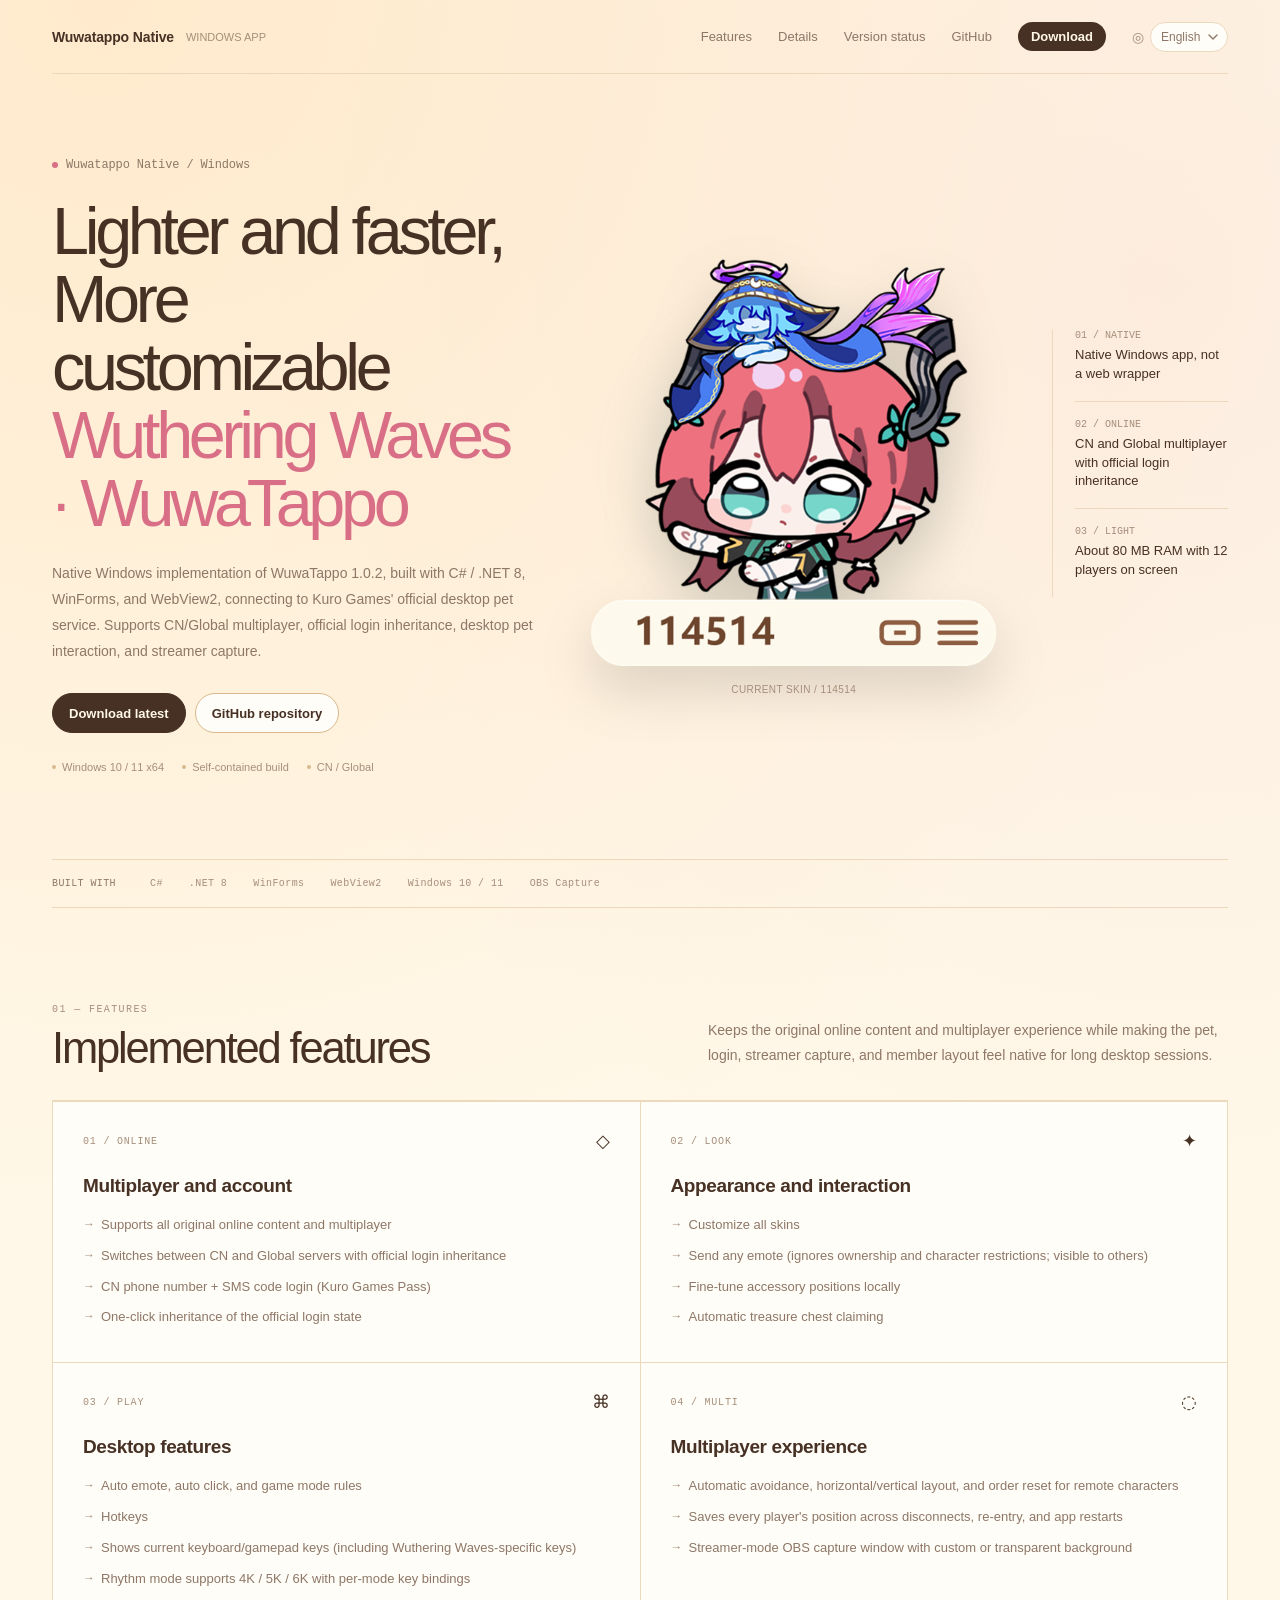
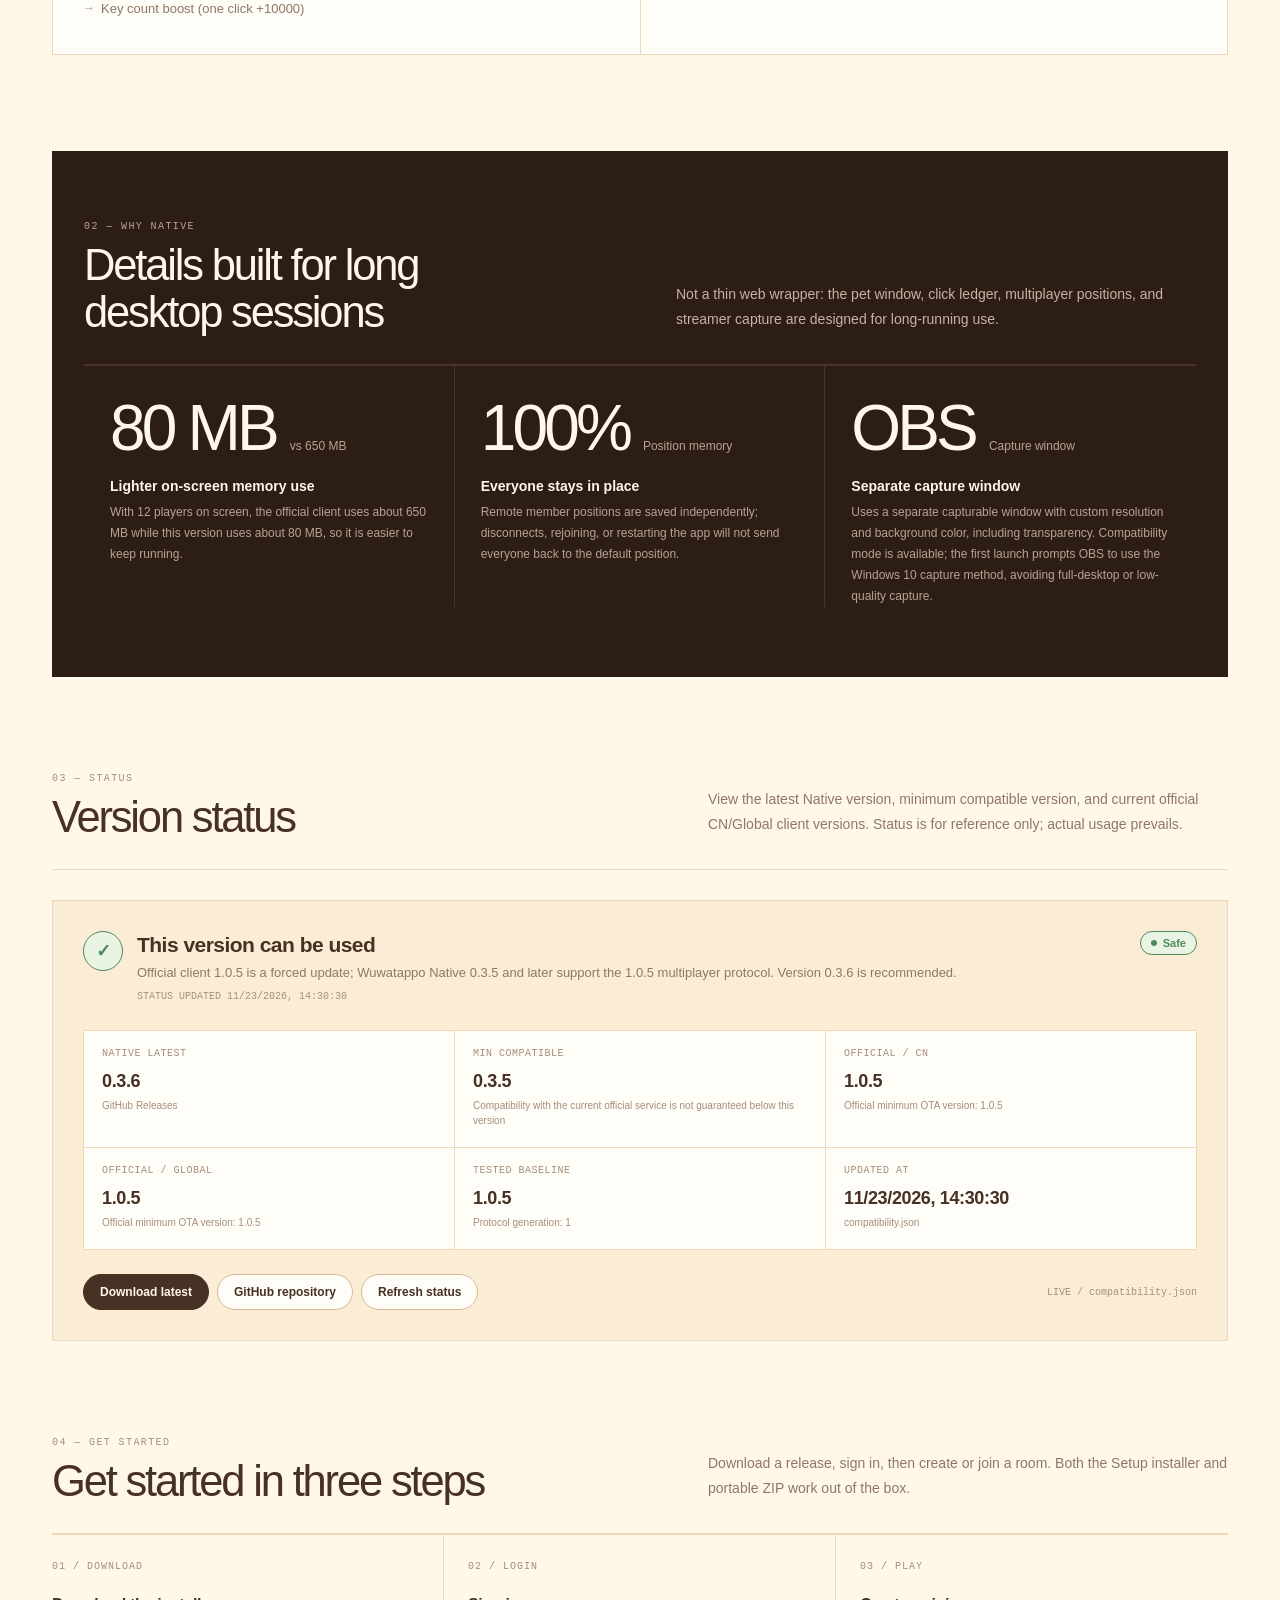
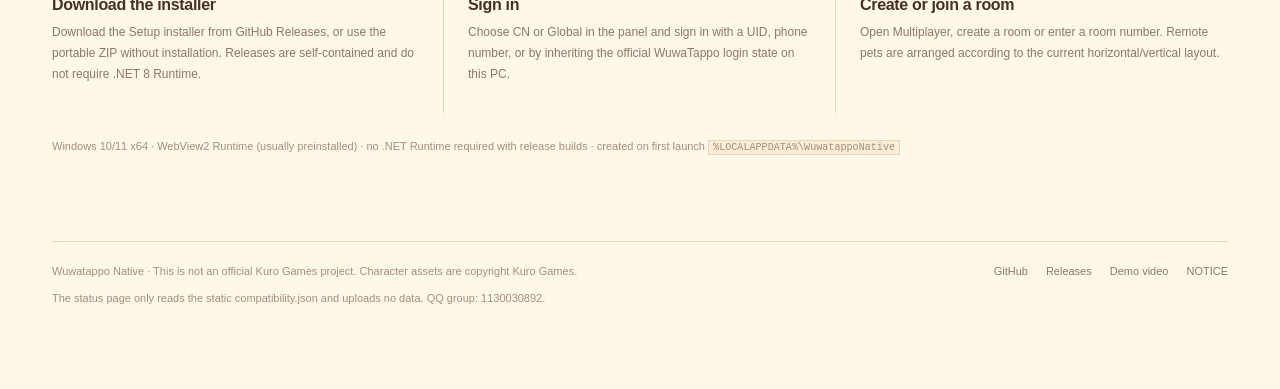
==== docs/index.html @ 0f17e9a9 "状态页支持中英日多语言" ====
<!doctype html>
<html lang="zh-CN">
<head>
  <meta charset="utf-8" />
  <meta name="viewport" content="width=device-width, initial-scale=1" />
  <meta name="description" content="Wuwatappo Native：WuwaTappo 的 Windows 原生实现，支持国服/国际服联机、官方登录继承、桌宠互动和 OBS 绿幕采集，提供中文 / English / 日本語 界面。" />
  <meta name="keywords" content="WuwaTappo, Wuwatappo Native, 鸣潮桌宠, 鸣潮 WuwaTappo, 鸣潮辅助工具, 国际服桌宠, 国服桌宠, 鸣潮联机, Wuthering Waves desktop pet, Wuthering Waves companion, Wuthering Waves multiplayer, 鳴潮 デスクトップペット, 鳴潮 マルチプレイ, OBS 桌面采集, Windows 桌宠" />
  <meta name="robots" content="index,follow" />
  <meta property="og:type" content="website" />
  <meta property="og:title" content="Wuwatappo Native · Windows 原生桌宠" />
  <meta property="og:description" content="WuwaTappo 的 Windows 原生实现，支持国服/国际服联机、官方登录继承、桌宠互动和 OBS 采集。" />
  <meta property="og:url" content="https://code.danieluu.top/WuwaTappoNative/" />
  <meta property="og:image" content="https://code.danieluu.top/WuwaTappoNative/assets/pet-hero-1.png" />
  <meta property="og:locale" content="zh_CN" />
  <meta property="og:locale:alternate" content="en_US" />
  <meta property="og:locale:alternate" content="ja_JP" />
  <meta name="twitter:card" content="summary_large_image" />
  <link rel="canonical" href="https://code.danieluu.top/WuwaTappoNative/" />
  <link rel="icon" type="image/png" href="assets/pet-hero-1.png" />
  <link rel="alternate" hreflang="zh-CN" href="https://code.danieluu.top/WuwaTappoNative/?lang=zh" />
  <link rel="alternate" hreflang="en" href="https://code.danieluu.top/WuwaTappoNative/?lang=en" />
  <link rel="alternate" hreflang="ja" href="https://code.danieluu.top/WuwaTappoNative/?lang=ja" />
  <link rel="alternate" hreflang="x-default" href="https://code.danieluu.top/WuwaTappoNative/" />
  <meta name="theme-color" content="#fff8e9" />
  <title>Wuwatappo Native · Windows 原生桌宠</title>
  <script type="application/ld+json">
    {
      "@context": "https://schema.org",
      "@type": "SoftwareApplication",
      "name": "Wuwatappo Native",
      "alternateName": "WuwaTappo Native",
      "applicationCategory": "UtilitiesApplication",
      "operatingSystem": "Windows 10, Windows 11",
      "inLanguage": ["zh-CN", "en", "ja"],
      "description": "WuwaTappo 的 Windows 原生实现，支持国服/国际服联机、官方登录继承、桌宠互动和 OBS 采集。",
      "downloadUrl": "https://github.com/DanielToyama/WuwaTappoNative/releases/latest",
      "offers": { "@type": "Offer", "price": "0", "priceCurrency": "CNY" }
    }
  </script>
  <script>
    (() => {
      const key = 'wuwatappo_docs_locale_v1';
      const normalize = value => {
        const v = String(value || '').toLowerCase();
        if (v.startsWith('zh')) return 'zh';
        if (v.startsWith('ja') || v.startsWith('jp')) return 'ja';
        if (v.startsWith('en')) return 'en';
        return '';
      };
      try {
        const params = new URLSearchParams(location.search);
        const candidates = [params.get('lang'), localStorage.getItem(key),
          ...(navigator.languages || [navigator.language || ''])];
        const locale = candidates.map(normalize).find(Boolean) || 'zh';
        window.__docsLocale = locale;
        document.documentElement.lang = locale === 'zh' ? 'zh-CN' : locale;
        document.documentElement.dataset.locale = locale;
      } catch {
        window.__docsLocale = 'zh';
      }
    })();
  </script>
  <style>
    :root {
      --bg: #fff8e9;
      --bg-soft: #fbedd5;
      --panel: #fffdf7;
      --ink: #473024;
      --muted: #8e7767;
      --faint: #a68e7b;
      --line: #ecd8bb;
      --line-strong: #d9b98d;
      --accent: #d96f86;
      --teal: #4c978d;
      --gold: #c9923f;
      --gold-soft: #fff0cf;
      --dark: #2c1d15;
      --safe: #4f8a5b;
      --safe-bg: #eaf4e4;
      --warn: #b7792f;
      --warn-bg: #fff1d6;
      --danger: #b34a3f;
      --danger-bg: #ffe8e2;
      --maint: #5d7f9c;
      --maint-bg: #e8f1f7;
      --mono: "SFMono-Regular", Consolas, "Liberation Mono", Menlo, monospace;
    }
    * { box-sizing: border-box; }
    html { scroll-behavior: smooth; }
    body {
      margin: 0; min-height: 100vh;
      background:
        radial-gradient(circle at 8% 0%, rgba(255, 222, 180, .55), transparent 34%),
        radial-gradient(circle at 92% 8%, rgba(217, 111, 134, .08), transparent 28%),
        var(--bg);
      color: var(--ink);
      font-family: "Segoe UI", "PingFang SC", "Microsoft YaHei", "Helvetica Neue", Arial, sans-serif;
      -webkit-font-smoothing: antialiased;
    }
    a { color: inherit; }
    .site { width: min(1240px, 100%); margin: 0 auto; padding: 0 32px 80px; }

    /* ---------- header ---------- */
    .topbar {
      height: 74px; display: flex; align-items: center; gap: 26px;
      border-bottom: 1px solid var(--line);
    }
    .brand { display: flex; align-items: center; gap: 10px; text-decoration: none; }
    .brand-name { font-size: 14px; font-weight: 650; letter-spacing: -.01em; }
    .brand-sub { font-size: 11px; color: var(--faint); margin-left: 2px; }
    .nav { display: flex; align-items: center; gap: 26px; margin-left: auto; font-size: 13px; color: var(--muted); }
    .nav a { text-decoration: none; transition: color .15s; }
    .nav a:hover { color: var(--ink); }
    .nav .nav-download {
      padding: 7px 13px; border-radius: 999px;
      color: var(--bg); background: var(--ink); font-weight: 600;
    }
    .nav .nav-download:hover { background: #5f4231; color: var(--bg); }
    .lang-switch {
      display: flex; align-items: center; gap: 6px; flex: none;
      color: var(--faint); font-size: 12px;
    }
    .lang-switch .lang-icon { font-size: 14px; line-height: 1; }
    .lang-switch select {
      appearance: none; -webkit-appearance: none;
      border: 1px solid var(--line); border-radius: 999px;
      background: var(--panel); color: var(--muted);
      font: inherit; font-size: 12px; padding: 7px 26px 7px 10px;
      cursor: pointer; outline: none;
      background-image: url("data:image/svg+xml,%3Csvg xmlns='http://www.w3.org/2000/svg' width='10' height='6' viewBox='0 0 10 6'%3E%3Cpath d='M1 1l4 4 4-4' fill='none' stroke='%238e7767' stroke-width='1.4' stroke-linecap='round' stroke-linejoin='round'/%3E%3C/svg%3E");
      background-repeat: no-repeat; background-position: right 9px center;
      transition: border-color .15s, background-color .15s;
    }
    .lang-switch select:hover { border-color: var(--line-strong); background-color: var(--gold-soft); }
    .lang-switch select:focus-visible { border-color: var(--accent); box-shadow: 0 0 0 3px rgba(217, 111, 134, .14); }

    /* ---------- hero ---------- */
    .hero {
      display: grid;
      grid-template-columns: minmax(0, 1.02fr) minmax(360px, .98fr) 176px;
      gap: 26px; align-items: center;
      min-height: 650px; padding: 72px 0 78px;
      border-bottom: 1px solid var(--line);
    }
    .hero-copy { padding: 8px 0; }
    .hero-kicker {
      display: inline-flex; align-items: center; gap: 8px;
      color: var(--muted); font-size: 12px; margin-bottom: 26px;
      font-family: var(--mono); letter-spacing: -.01em;
    }
    .hero-kicker .dot { width: 6px; height: 6px; border-radius: 50%; background: var(--accent); }
    .hero h1 {
      margin: 0; color: var(--ink);
      font-size: clamp(42px, 5.2vw, 72px);
      font-weight: 500; line-height: 1.02; letter-spacing: -.065em;
    }
    .hero h1 .line { display: block; }
    .hero h1 .accent { color: var(--accent); }
    .hero-lead {
      max-width: 540px; margin: 24px 0 0;
      color: var(--muted); font-size: 14px; line-height: 1.85;
    }
    .hero-actions { display: flex; flex-wrap: wrap; gap: 9px; margin-top: 28px; }
    .btn {
      display: inline-flex; align-items: center; justify-content: center; gap: 6px;
      min-height: 40px; padding: 0 16px; border-radius: 999px;
      border: 1px solid var(--line-strong); background: var(--panel);
      color: var(--ink); text-decoration: none; font-size: 13px; font-weight: 600;
      cursor: pointer; transition: background .15s, border-color .15s, transform .15s;
    }
    .btn:hover { border-color: #c9a271; background: var(--gold-soft, #fff0cf); transform: translateY(-1px); }
    .btn.primary { background: var(--ink); border-color: var(--ink); color: var(--bg); }
    .btn.primary:hover { background: #5f4231; border-color: #5f4231; }
    .hero-meta {
      display: flex; flex-wrap: wrap; gap: 8px 18px;
      margin-top: 28px; color: var(--faint); font-size: 11px;
    }
    .hero-meta span { display: inline-flex; align-items: center; gap: 6px; }
    .hero-meta span::before { content: ""; width: 4px; height: 4px; border-radius: 50%; background: var(--line-strong); }

    .hero-art { position: relative; display: flex; align-items: center; justify-content: center; min-height: 470px; }
    .hero-art::before {
      content: ""; position: absolute; width: 84%; aspect-ratio: 1; border-radius: 50%;
      background: radial-gradient(circle, rgba(217, 111, 134, .10), rgba(76, 151, 141, .06) 48%, transparent 70%);
      filter: blur(10px);
    }
    .hero-art .pet-frame {
      position: relative; z-index: 1; width: min(100%, 512px);
      filter: drop-shadow(0 24px 26px rgba(0, 0, 0, .13));
      animation: pet-float 5.2s ease-in-out infinite;
    }
    .hero-art .pet-frame img { display: block; width: 100%; height: auto; }
    .hero-art .pet-pat { position: absolute; inset: 0; opacity: 0; }
    .hero-art .pat-a { animation: pet-pat-a .62s steps(1, end) infinite; }
    .hero-art .pat-b { animation: pet-pat-b .62s steps(1, end) infinite; }
    @keyframes pet-pat-a { 0%, 49.9% { opacity: 1; } 50%, 100% { opacity: 0; } }
    @keyframes pet-pat-b { 0%, 49.9% { opacity: 0; } 50%, 100% { opacity: 1; } }
    @keyframes pet-float { 0%, 100% { transform: translateY(0); } 50% { transform: translateY(-7px); } }
    .art-caption {
      position: absolute; z-index: 2; bottom: 4px;
      color: var(--faint); font-size: 10px; letter-spacing: .04em;
    }

    .hero-side { border-left: 1px solid var(--line); padding-left: 22px; display: grid; gap: 0; }
    .side-item { padding: 17px 0; border-bottom: 1px solid var(--line); }
    .side-item:first-child { padding-top: 0; }
    .side-item:last-child { border-bottom: 0; }
    .side-label { display: block; color: var(--faint); font-family: var(--mono); font-size: 10px; margin-bottom: 5px; }
    .side-value { display: block; color: var(--ink); font-size: 13px; line-height: 1.45; }

    .tech-strip {
      display: flex; align-items: center; flex-wrap: wrap; gap: 12px 26px;
      padding: 18px 0; border-bottom: 1px solid var(--line);
      color: var(--faint); font-family: var(--mono); font-size: 10px; letter-spacing: .04em;
    }
    .tech-strip .tech-label { color: var(--muted); margin-right: 8px; }
    .tech-strip span:not(.tech-label) { white-space: nowrap; }

    /* ---------- sections ---------- */
    .section { padding-top: 96px; }
    .section-head {
      display: grid; grid-template-columns: minmax(0, .8fr) minmax(0, 1.2fr);
      gap: 40px; align-items: end;
      padding-bottom: 28px; border-bottom: 1px solid var(--line);
    }
    .section-kicker { color: var(--faint); font-family: var(--mono); font-size: 10px; letter-spacing: .14em; text-transform: uppercase; }
    .section-head h2 {
      margin: 10px 0 0; color: var(--ink);
      font-size: clamp(30px, 3.4vw, 45px); font-weight: 500; letter-spacing: -.05em; line-height: 1.08;
    }
    .section-head p { margin: 0 0 4px; color: var(--muted); font-size: 14px; line-height: 1.8; justify-self: end; max-width: 520px; }

    .feature-grid { display: grid; grid-template-columns: repeat(2, minmax(0, 1fr)); border-left: 1px solid var(--line); border-top: 1px solid var(--line); }
    .feature-card { padding: 30px 30px 34px; border-right: 1px solid var(--line); border-bottom: 1px solid var(--line); background: var(--panel); }
    .feature-top { display: flex; align-items: center; justify-content: space-between; margin-bottom: 25px; }
    .feature-no { color: var(--faint); font-family: var(--mono); font-size: 10px; letter-spacing: .08em; }
    .feature-glyph { color: var(--ink); font-size: 18px; line-height: 1; }
    .feature-card h3 { margin: 0 0 18px; color: var(--ink); font-size: 19px; font-weight: 600; letter-spacing: -.02em; }
    .check-list { margin: 0; padding: 0; list-style: none; display: grid; gap: 10px; }
    .check-list li { position: relative; padding-left: 18px; color: var(--muted); font-size: 13px; line-height: 1.6; }
    .check-list li::before { content: "→"; position: absolute; left: 0; top: 0; color: var(--faint); font-size: 12px; }

    .dark-band { margin-top: 96px; background: var(--dark); color: var(--bg); }
    .dark-band .site-inner { padding-top: 70px; padding-bottom: 70px; }
    .dark-band .section-head { border-color: #4b3428; }
    .dark-band .section-kicker { color: #b9a391; }
    .dark-band h2 { color: var(--bg); }
    .dark-band .section-head p { color: #c7b3a2; }
    .detail-grid { display: grid; grid-template-columns: repeat(3, minmax(0, 1fr)); border-top: 1px solid #4b3428; }
    .detail-card { padding: 30px 26px 0; border-right: 1px solid #4b3428; }
    .detail-card:last-child { border-right: 0; }
    .detail-number { color: var(--bg); font-size: clamp(42px, 5vw, 70px); font-weight: 500; letter-spacing: -.06em; line-height: 1; }
    .detail-number small { color: #b9a391; font-size: 12px; font-weight: 500; letter-spacing: 0; }
    .detail-card h3 { margin: 18px 0 8px; color: var(--bg); font-size: 14px; font-weight: 600; }
    .detail-card p { margin: 0; color: #b9a391; font-size: 12px; line-height: 1.75; }

    /* ---------- status ---------- */
    .status-panel { margin-top: 30px; padding: 30px; border: 1px solid var(--line); background: var(--bg-soft); }
    .status-head { display: flex; align-items: flex-start; gap: 14px; }
    .status-icon {
      width: 40px; height: 40px; flex: 0 0 40px; border-radius: 50%;
      display: grid; place-items: center; font-size: 18px; font-weight: 700;
      border: 1px solid currentColor;
    }
    .status-head.safe .status-icon { color: var(--safe); background: var(--safe-bg); }
    .status-head.warning .status-icon, .status-head.unknown .status-icon { color: var(--warn); background: var(--warn-bg); }
    .status-head.unsafe .status-icon { color: var(--danger); background: var(--danger-bg); }
    .status-head.maintenance .status-icon { color: var(--maint); background: var(--maint-bg); }
    .status-head h3 { margin: 2px 0 5px; font-size: 21px; font-weight: 550; letter-spacing: -.025em; color: var(--ink); }
    .status-message { margin: 0; color: var(--muted); font-size: 13px; line-height: 1.65; }
    .updated { margin-top: 7px; color: var(--faint); font-family: var(--mono); font-size: 10px; }
    .badge {
      margin-left: auto; display: inline-flex; align-items: center; gap: 6px;
      padding: 5px 10px; border-radius: 999px; font-size: 11px; font-weight: 600;
      white-space: nowrap; border: 1px solid currentColor;
    }
    .badge .dot { width: 6px; height: 6px; border-radius: 50%; background: currentColor; }
    .badge.safe { color: var(--safe); background: var(--safe-bg); }
    .badge.warning, .badge.unknown { color: var(--warn); background: var(--warn-bg); }
    .badge.unsafe { color: var(--danger); background: var(--danger-bg); }
    .badge.maintenance { color: var(--maint); background: var(--maint-bg); }
    .force { display: none; margin: 22px 0 0; padding: 10px 12px; border: 1px solid rgba(180,35,24,.35); background: var(--danger-bg); color: var(--danger); font-size: 12px; line-height: 1.6; }
    .force.show { display: block; }
    .status-grid { display: grid; grid-template-columns: repeat(3, minmax(0, 1fr)); margin-top: 28px; border-left: 1px solid var(--line); border-top: 1px solid var(--line); background: var(--panel); }
    .card { padding: 17px 18px 19px; border-right: 1px solid var(--line); border-bottom: 1px solid var(--line); }
    .card-label { color: var(--faint); font-family: var(--mono); font-size: 10px; letter-spacing: .05em; margin-bottom: 10px; }
    .card-value { color: var(--ink); font-size: 18px; font-weight: 550; letter-spacing: -.02em; line-height: 1.35; overflow-wrap: anywhere; }
    .card-note { margin-top: 5px; color: var(--faint); font-size: 10px; line-height: 1.5; }
    .status-actions { display: flex; flex-wrap: wrap; align-items: center; gap: 8px; margin-top: 24px; }
    .status-actions .btn { min-height: 36px; font-size: 12px; }
    .status-actions .muted { margin-left: auto; color: var(--faint); font-family: var(--mono); font-size: 10px; }

    /* ---------- steps / footer ---------- */
    .steps { display: grid; grid-template-columns: repeat(3, minmax(0, 1fr)); border-top: 1px solid var(--line); }
    .step { padding: 26px 24px 28px 0; border-right: 1px solid var(--line); }
    .step:last-child { border-right: 0; padding-right: 0; }
    .step:not(:first-child) { padding-left: 24px; }
    .step-no { color: var(--faint); font-family: var(--mono); font-size: 10px; letter-spacing: .1em; }
    .step h3 { margin: 24px 0 8px; font-size: 16px; font-weight: 600; letter-spacing: -.02em; }
    .step p { margin: 0; color: var(--muted); font-size: 12px; line-height: 1.75; }
    .requirements { margin: 24px 0 0; color: var(--faint); font-size: 11px; line-height: 1.8; }
    code { font-family: var(--mono); font-size: .92em; background: var(--bg-soft); border: 1px solid var(--line); padding: 1px 4px; }

    footer { margin-top: 84px; padding-top: 20px; border-top: 1px solid var(--line); color: var(--faint); font-size: 11px; line-height: 1.8; }
    footer .footer-row { display: flex; flex-wrap: wrap; gap: 8px 18px; align-items: center; }
    footer a { color: var(--muted); text-decoration: none; }
    footer a:hover { color: var(--ink); text-decoration: underline; }
    footer .footer-spacer { flex: 1; }

    @media (max-width: 1100px) {
      .hero { grid-template-columns: minmax(0, 1fr) minmax(320px, .92fr); min-height: 580px; }
      .hero-side { display: none; }
    }
    @media (max-width: 760px) {
      .site { padding: 0 20px 56px; }
      .topbar { height: 64px; }
      .brand-sub { display: none; }
      .nav { display: none; }
      .lang-switch { margin-left: auto; }
      .hero { grid-template-columns: 1fr; gap: 12px; min-height: auto; padding: 48px 0 48px; }
      .hero-copy { padding: 0; }
      .hero h1 { font-size: clamp(38px, 10vw, 54px); }
      .hero-lead { font-size: 13px; }
      .hero-art { min-height: 340px; margin-top: 10px; }
      .hero-art .pet-frame { width: min(100%, 360px); }
      .hero-art::before { width: 92%; }
      .tech-strip { gap: 9px 18px; padding: 15px 0; }
      .section { padding-top: 68px; }
      .section-head { grid-template-columns: 1fr; gap: 14px; }
      .section-head p { justify-self: start; }
      .feature-grid { grid-template-columns: 1fr; }
      .feature-card { padding: 24px 20px 27px; }
      .dark-band { margin-top: 68px; }
      .dark-band .site-inner { padding-top: 48px; padding-bottom: 48px; }
      .detail-grid { grid-template-columns: 1fr; }
      .detail-card { padding: 26px 0 0; border-right: 0; border-bottom: 1px solid #4b3428; }
      .detail-card:last-child { border-bottom: 0; padding-bottom: 0; }
      .status-panel { padding: 20px; }
      .status-head { flex-wrap: wrap; }
      .badge { margin-left: 0; }
      .status-grid { grid-template-columns: 1fr 1fr; }
      .status-actions .muted { width: 100%; margin-left: 0; }
      .steps { grid-template-columns: 1fr; }
      .step, .step:not(:first-child) { padding: 22px 0; border-right: 0; border-bottom: 1px solid var(--line); }
      .step:last-child { border-bottom: 0; padding-bottom: 0; }
      .step h3 { margin-top: 16px; }
    }
    @media (prefers-reduced-motion: reduce) {
      .hero-art .pet-frame { animation: none; }
      .hero-art .pat-a, .hero-art .pat-b { animation: none; }
    }
  </style>
</head>
<body>
  <div class="site">
    <header class="topbar">
      <a class="brand" href="#top" aria-label="Wuwatappo Native 首页" data-i18n-aria="nav.home">
        <span class="brand-name">Wuwatappo Native</span>
        <span class="brand-sub">WINDOWS APP</span>
      </a>
      <nav class="nav" aria-label="页面导航" data-i18n-aria="nav.label">
        <a href="#features" data-i18n="nav.features">功能</a>
        <a href="#details" data-i18n="nav.details">细节</a>
        <a href="#status" data-i18n="nav.status">版本状态</a>
        <a href="https://github.com/DanielToyama/WuwaTappoNative" target="_blank" rel="noreferrer">GitHub</a>
        <a class="nav-download" href="https://github.com/DanielToyama/WuwaTappoNative/releases/latest" target="_blank" rel="noreferrer" data-i18n="nav.download">下载</a>
      </nav>
      <label class="lang-switch">
        <span class="lang-icon" aria-hidden="true">◎</span>
        <select id="langSelect" aria-label="界面语言" data-i18n-aria="lang.label">
          <option value="zh">中文</option>
          <option value="en">English</option>
          <option value="ja">日本語</option>
        </select>
      </label>
    </header>

    <main id="top">
      <section class="hero">
        <div class="hero-copy">
          <div class="hero-kicker"><span class="dot"></span> Wuwatappo Native / Windows</div>
          <h1>
            <span class="line" data-i18n="hero.title1">更轻更快，</span>
            <span class="line" data-i18n="hero.title2">更多自定义的</span>
            <span class="line accent" data-i18n="hero.title3">鸣潮 WuwaTappo</span>
          </h1>
          <p class="hero-lead" data-i18n="hero.lead">
            WuwaTappo 1.0.2 的 Windows 原生实现。使用 C# / .NET 8、WinForms 和 WebView2 编写，连接库洛官方桌宠服务。
            支持国服与国际服联机、官方登录继承、桌宠互动和主播采集。
          </p>
          <div class="hero-actions">
            <a class="btn primary" href="https://github.com/DanielToyama/WuwaTappoNative/releases/latest" target="_blank" rel="noreferrer" data-i18n="hero.download">下载最新版</a>
            <a class="btn" href="https://github.com/DanielToyama/WuwaTappoNative" target="_blank" rel="noreferrer" data-i18n="hero.repo">GitHub 仓库</a>
          </div>
          <div class="hero-meta">
            <span data-i18n="hero.meta.os">Windows 10 / 11 x64</span>
            <span data-i18n="hero.meta.self">自包含发布</span>
            <span data-i18n="hero.meta.regions">国服 / 国际服</span>
          </div>
        </div>

        <div class="hero-art">
          <div class="pet-frame" role="img" aria-label="Wuwatappo Native 桌宠预览：粉色头发角色与奶油色底栏，计数为 114514" data-i18n-aria="hero.artAria">
            <img src="assets/pet-hero-1.png" alt="" />
            <img class="pet-pat pat-a" src="assets/pet-hero-2.png" alt="" aria-hidden="true" />
            <img class="pet-pat pat-b" src="assets/pet-hero-3.png" alt="" aria-hidden="true" />
          </div>
          <span class="art-caption">CURRENT SKIN / 114514</span>
        </div>

        <aside class="hero-side" aria-label="项目要点" data-i18n-aria="hero.sideAria">
          <div class="side-item">
            <span class="side-label">01 / NATIVE</span>
            <span class="side-value" data-i18n="hero.side1">原生 Windows 程序，不是网页套壳</span>
          </div>
          <div class="side-item">
            <span class="side-label">02 / ONLINE</span>
            <span class="side-value" data-i18n="hero.side2">国服与国际服联机，官方登录继承</span>
          </div>
          <div class="side-item">
            <span class="side-label">03 / LIGHT</span>
            <span class="side-value" data-i18n="hero.side3">12 人同屏约 80 MB 内存占用</span>
          </div>
        </aside>
      </section>

      <div class="tech-strip" aria-label="技术栈" data-i18n-aria="tech.aria">
        <span class="tech-label">BUILT WITH</span>
        <span>C#</span>
        <span>.NET 8</span>
        <span>WinForms</span>
        <span>WebView2</span>
        <span>Windows 10 / 11</span>
        <span>OBS Capture</span>
      </div>

      <section class="section" id="features">
        <div class="section-head">
          <div>
            <div class="section-kicker">01 — FEATURES</div>
            <h2 data-i18n="features.title">已经实现的功能</h2>
          </div>
          <p data-i18n="features.lead">保留原版在线内容和联机体验，同时把桌宠、登录、直播采集和多人排列做成了更适合桌面长期使用的原生版本。</p>
        </div>
        <div class="feature-grid">
          <article class="feature-card">
            <div class="feature-top"><span class="feature-no">01 / ONLINE</span><span class="feature-glyph">◇</span></div>
            <h3 data-i18n="features.c1.title">联机与账号</h3>
            <ul class="check-list">
              <li data-i18n="features.c1.i1">支持原版全部在线内容与联机</li>
              <li data-i18n="features.c1.i2">支持国服与国际服（Global）切换与官方登录继承</li>
              <li data-i18n="features.c1.i3">支持国服手机号 + 短信验证码登录（库洛通行证）</li>
              <li data-i18n="features.c1.i4">支持一键继承官方登录状态</li>
            </ul>
          </article>
          <article class="feature-card">
            <div class="feature-top"><span class="feature-no">02 / LOOK</span><span class="feature-glyph">✦</span></div>
            <h3 data-i18n="features.c2.title">外观与互动</h3>
            <ul class="check-list">
              <li data-i18n="features.c2.i1">支持自定义所有皮肤</li>
              <li data-i18n="features.c2.i2">支持发送任意表情（无视拥有状态、无视角色限制，他人可见）</li>
              <li data-i18n="features.c2.i3">支持本地微调头饰位置</li>
              <li data-i18n="features.c2.i4">支持自动领取宝箱</li>
            </ul>
          </article>
          <article class="feature-card">
            <div class="feature-top"><span class="feature-no">03 / PLAY</span><span class="feature-glyph">⌘</span></div>
            <h3 data-i18n="features.c3.title">桌面玩法</h3>
            <ul class="check-list">
              <li data-i18n="features.c3.i1">支持自动表情、自动敲击和游戏模式规则</li>
              <li data-i18n="features.c3.i2">支持快捷键</li>
              <li data-i18n="features.c3.i3">支持显示当前键盘/手柄键位（含鸣潮专属键位）</li>
              <li data-i18n="features.c3.i4">音游模式支持 4K / 5K / 6K，每个模式分别保存键位</li>
              <li data-i18n="features.c3.i5">支持刷 Key 数量（一键 +10000）</li>
            </ul>
          </article>
          <article class="feature-card">
            <div class="feature-top"><span class="feature-no">04 / MULTI</span><span class="feature-glyph">◌</span></div>
            <h3 data-i18n="features.c4.title">多人体验</h3>
            <ul class="check-list">
              <li data-i18n="features.c4.i1">支持联机角色自动避让、横向/纵向排列与重置排序</li>
              <li data-i18n="features.c4.i2">多人联机保存每一个人的位置，掉线、重进、重启软件都保持原位</li>
              <li data-i18n="features.c4.i3">支持主播模式 OBS 采集窗口，自定义背景色或透明背景</li>
            </ul>
          </article>
        </div>
      </section>

      <section class="dark-band" id="details">
        <div class="site-inner" style="width:min(1240px,100%);margin:0 auto;padding-left:32px;padding-right:32px">
          <div class="section-head">
            <div>
              <div class="section-kicker">02 — WHY NATIVE</div>
              <h2 data-i18n="details.title">为长时间挂桌面而做的细节</h2>
            </div>
            <p data-i18n="details.lead">不是简单套一层网页壳：桌宠窗口、点击账本、多人位置和直播采集都按长时间运行场景处理。</p>
          </div>
          <div class="detail-grid">
            <article class="detail-card">
              <div class="detail-number">80 MB <small data-i18n="details.d1.small">vs 650 MB</small></div>
              <h3 data-i18n="details.d1.title">更轻的同屏占用</h3>
              <p data-i18n="details.d1.body">12 人同屏场景下，官方版本约 650 MB，本版本约 80 MB，长时间挂着更安心。</p>
            </article>
            <article class="detail-card">
              <div class="detail-number">100% <small data-i18n="details.d2.small">位置记忆</small></div>
              <h3 data-i18n="details.d2.title">每个人都在原位</h3>
              <p data-i18n="details.d2.body">联机成员的位置独立保存；对方掉线、重新进房，或你重启软件，都不会把所有人打回默认位置。</p>
            </article>
            <article class="detail-card">
              <div class="detail-number">OBS <small data-i18n="details.d3.small">采集窗口</small></div>
              <h3 data-i18n="details.d3.title">独立采集窗口</h3>
              <p data-i18n="details.d3.body">使用独立可采集窗口，自定义采集分辨率和背景色，也可以使用透明背景；支持兼容模式回退，首次开启会提示 OBS 选择 Windows 10 采集方式，避免把整个桌面或低画质画面推给直播软件。</p>
            </article>
          </div>
        </div>
      </section>

      <section class="section" id="status">
        <div class="section-head">
          <div>
            <div class="section-kicker">03 — STATUS</div>
            <h2 data-i18n="status.title">版本状态</h2>
          </div>
          <p data-i18n="status.lead">查看 Native 最新版本、最低兼容版本，以及当前官方国服/国际服客户端版本。状态仅供参考，最终以实际使用情况为准。</p>
        </div>
        <div class="status-panel">
          <div class="status-head unknown" id="statusHead">
            <div class="status-icon" id="statusIcon">…</div>
            <div>
              <h3 id="statusTitle" data-i18n="status.loadingTitle">正在读取版本状态…</h3>
              <p class="status-message" id="statusMessage" data-i18n="status.loadingMessage">页面会请求 compatibility.json 获取最新状态。</p>
              <div class="updated" id="updatedAt">—</div>
            </div>
            <span class="badge unknown" id="statusBadge"><span class="dot"></span><span id="statusBadgeText" data-i18n="status.loadingBadge">读取中</span></span>
          </div>
          <div class="force" id="forceBox"></div>
          <div class="status-grid">
            <div class="card">
              <div class="card-label">NATIVE LATEST</div>
              <div class="card-value" id="nativeLatest">—</div>
              <div class="card-note" id="nativeLatestNote">GitHub Releases</div>
            </div>
            <div class="card">
              <div class="card-label">MIN COMPATIBLE</div>
              <div class="card-value" id="nativeMinSafe">—</div>
              <div class="card-note" data-i18n="status.nativeMinNote">低于此版本不保证兼容当前官方服务</div>
            </div>
            <div class="card">
              <div class="card-label">OFFICIAL / CN</div>
              <div class="card-value" id="officialCn">—</div>
              <div class="card-note" id="officialCnNote">—</div>
            </div>
            <div class="card">
              <div class="card-label">OFFICIAL / GLOBAL</div>
              <div class="card-value" id="officialGlobal">—</div>
              <div class="card-note" id="officialGlobalNote">—</div>
            </div>
            <div class="card">
              <div class="card-label">TESTED BASELINE</div>
              <div class="card-value" id="testedOfficial">—</div>
              <div class="card-note" id="protocolNote">—</div>
            </div>
            <div class="card">
              <div class="card-label">UPDATED AT</div>
              <div class="card-value" id="updatedShort">—</div>
              <div class="card-note" id="sourceNote">compatibility.json</div>
            </div>
          </div>
          <div class="status-actions">
            <a class="btn primary" href="https://github.com/DanielToyama/WuwaTappoNative/releases/latest" target="_blank" rel="noreferrer" data-i18n="status.download">下载最新版</a>
            <a class="btn" href="https://github.com/DanielToyama/WuwaTappoNative" target="_blank" rel="noreferrer" data-i18n="status.repo">GitHub 仓库</a>
            <button class="btn" id="refreshBtn" type="button" data-i18n="status.refresh">刷新状态</button>
            <span class="muted" id="fetchHint"></span>
          </div>
        </div>
      </section>

      <section class="section" id="start">
        <div class="section-head">
          <div>
            <div class="section-kicker">04 — GET STARTED</div>
            <h2 data-i18n="start.title">三步开始使用</h2>
          </div>
          <p data-i18n="start.lead">下载发布包，登录账号，然后创建或加入房间。Setup 安装版和 portable 绿色版都可以直接使用。</p>
        </div>
        <div class="steps">
          <article class="step">
            <div class="step-no">01 / DOWNLOAD</div>
            <h3 data-i18n="start.s1.title">下载安装包</h3>
            <p data-i18n="start.s1.body">从 GitHub Releases 下载 Setup 安装包；也可以使用 portable ZIP 解压即用。发布包自包含，不需要安装 .NET 8 Runtime。</p>
          </article>
          <article class="step">
            <div class="step-no">02 / LOGIN</div>
            <h3 data-i18n="start.s2.title">登录账号</h3>
            <p data-i18n="start.s2.body">在面板选择国服或国际服，使用 UID、手机号，或直接继承本机官方 WuwaTappo 的登录状态。</p>
          </article>
          <article class="step">
            <div class="step-no">03 / PLAY</div>
            <h3 data-i18n="start.s3.title">创建或加入房间</h3>
            <p data-i18n="start.s3.body">打开「联机」创建房间或输入房间号。联机桌宠会按当前横向/纵向排列方案自动就位。</p>
          </article>
        </div>
        <p class="requirements"><span data-i18n="start.requirements">Windows 10/11 x64 · WebView2 Runtime（通常已内置）· 发布包无需安装 .NET Runtime · 首次启动创建</span> <code>%LOCALAPPDATA%\WuwatappoNative</code></p>
      </section>
    </main>

    <footer>
      <div class="footer-row">
        <span data-i18n="footer.disclaimer">Wuwatappo Native · 本项目不是库洛官方项目，角色素材版权归库洛游戏所有。</span>
        <span class="footer-spacer"></span>
        <a href="https://github.com/DanielToyama/WuwaTappoNative" target="_blank" rel="noreferrer">GitHub</a>
        <a href="https://github.com/DanielToyama/WuwaTappoNative/releases" target="_blank" rel="noreferrer">Releases</a>
        <a href="https://www.bilibili.com/video/BV1nRxk6dERS/" target="_blank" rel="noreferrer" data-i18n="footer.demo">演示视频</a>
        <a href="https://github.com/DanielToyama/WuwaTappoNative/blob/main/NOTICE.md" target="_blank" rel="noreferrer">NOTICE</a>
      </div>
      <div class="footer-row" style="margin-top:7px">
        <span data-i18n="footer.note">状态页只读取静态 compatibility.json，不会上传任何数据。交流 QQ 群：1130030892。</span>
      </div>
    </footer>
  </div>

  <script src="i18n.js"></script>
  <script>
    (() => {
      const JSON_URL = './compatibility.json';
      const CACHE_KEY = 'wuwatappo_compat_cache_v1';
      const LOCALE_KEY = 'wuwatappo_docs_locale_v1';
      const messages = window.DOCS_I18N || {};
      const statusMap = {
        safe: { labelKey: 'status.safe.label', icon: '✓', titleKey: 'status.safe.title' },
        warning: { labelKey: 'status.warning.label', icon: '!', titleKey: 'status.warning.title' },
        unsafe: { labelKey: 'status.unsafe.label', icon: '×', titleKey: 'status.unsafe.title' },
        maintenance: { labelKey: 'status.maintenance.label', icon: '…', titleKey: 'status.maintenance.title' },
        unknown: { labelKey: 'status.unknown.label', icon: '?', titleKey: 'status.unknown.title' }
      };

      const $ = id => document.getElementById(id);
      const normalize = value => {
        const v = String(value || '').toLowerCase();
        if (v.startsWith('zh')) return 'zh';
        if (v.startsWith('ja') || v.startsWith('jp')) return 'ja';
        if (v.startsWith('en')) return 'en';
        return '';
      };
      const detectBrowserLocale = () => {
        const list = navigator.languages && navigator.languages.length
          ? navigator.languages : [navigator.language || ''];
        for (const item of list) {
          const found = normalize(item);
          if (found) return found;
        }
        return 'zh';
      };
      let locale = normalize(window.__docsLocale) || detectBrowserLocale();
      let lastData = null;
      let lastFromCache = false;

      const t = (key, vars) => {
        const dict = messages[locale] || messages.zh || {};
        let value = dict[key] ?? (messages.zh && messages.zh[key]) ?? key;
        if (vars) {
          for (const [name, replacement] of Object.entries(vars)) {
            value = value.replace(new RegExp('\\{' + name + '\\}', 'g'), String(replacement));
          }
        }
        return value;
      };
      const setMeta = (name, content, attribute = 'name') => {
        const el = document.querySelector(`meta[${attribute}="${name}"]`);
        if (el) el.setAttribute('content', content);
      };
      const applyMeta = () => {
        document.title = t('meta.title');
        setMeta('description', t('meta.description'));
        setMeta('keywords', t('meta.keywords'));
        setMeta('og:title', t('meta.title'), 'property');
        setMeta('og:description', t('meta.description'), 'property');
      };
      const applyStaticText = () => {
        document.querySelectorAll('[data-i18n]').forEach(el => {
          const key = el.dataset.i18n;
          const value = t(key);
          if (value !== key) el.textContent = value;
        });
        document.querySelectorAll('[data-i18n-aria]').forEach(el => {
          const key = el.dataset.i18nAria;
          const value = t(key);
          if (value !== key) el.setAttribute('aria-label', value);
        });
      };
      const text = (id, value) => {
        const el = $(id);
        if (el) el.textContent = value == null || value === '' ? '—' : String(value);
      };
      const dateLocale = () => locale === 'en' ? 'en-US' : locale === 'ja' ? 'ja-JP' : 'zh-CN';
      const fmt = s => {
        if (!s) return '—';
        const d = new Date(s);
        return Number.isNaN(d.getTime()) ? String(s) : d.toLocaleString(dateLocale(), { hour12: false });
      };
      const statusOf = s => statusMap[String(s || '').toLowerCase()] ? String(s).toLowerCase() : 'unknown';
      const localizedMessage = data => {
        const key = locale === 'en' ? 'messageEn' : locale === 'ja' ? 'messageJa' : 'message';
        return data[key] || data.message || t('status.noMessage');
      };
      const localizedReason = kill => {
        const key = locale === 'en' ? 'reasonEn' : locale === 'ja' ? 'reasonJa' : 'reason';
        return kill[key] || kill.reason || t('status.forceDefault');
      };

      function showLoading() {
        $('statusHead').className = 'status-head unknown';
        $('statusBadge').className = 'badge unknown';
        $('statusIcon').textContent = '…';
        $('statusBadgeText').textContent = t('status.loadingBadge');
        $('statusTitle').textContent = t('status.loadingTitle');
        $('statusMessage').textContent = t('status.loadingMessage');
        $('updatedAt').textContent = '—';
      }

      function render(data, fromCache) {
        lastData = data;
        lastFromCache = fromCache;
        const st = statusOf(data.status);
        const meta = statusMap[st];
        const head = $('statusHead');
        const badge = $('statusBadge');
        head.className = 'status-head ' + st;
        badge.className = 'badge ' + st;
        $('statusIcon').textContent = meta.icon;
        $('statusBadgeText').textContent = t(meta.labelKey);
        $('statusTitle').textContent = t(meta.titleKey);
        $('statusMessage').textContent = localizedMessage(data);
        $('updatedAt').textContent = data.updatedAt
          ? t('status.updated', { time: fmt(data.updatedAt) })
          : t('status.updated', { time: '—' });

        const native = data.native || {};
        const official = data.official || {};
        const cn = official.cn || {};
        const global = official.global || {};
        const globalUsesCn = global.inheritCn === true && !global.latest;
        const globalLatest = global.latest || (globalUsesCn ? cn.latest : '');
        const globalMinOta = global.minOta || (globalUsesCn ? cn.minOta : '');
        const protocol = data.protocol || {};
        const kill = data.killSwitch || {};

        text('nativeLatest', native.latest);
        text('nativeMinSafe', native.minSafe);
        text('officialCn', cn.latest);
        text('officialCnNote', cn.minOta ? t('status.officialMinOta', { v: cn.minOta }) : t('status.officialList'));
        text('officialGlobal', globalLatest || t('status.notPublished'));
        text('officialGlobalNote', globalLatest
          ? (globalUsesCn
              ? t('status.globalInherit') + (globalMinOta ? ' · ' + t('status.minOtaShort', { v: globalMinOta }) : '')
              : (globalMinOta ? t('status.officialMinOta', { v: globalMinOta }) : t('status.officialList')))
          : t('status.noGlobal'));
        text('testedOfficial', protocol.testedOfficial);
        text('protocolNote', protocol.breaking
          ? t('status.protocolBreaking', { n: protocol.generation ?? '?' })
          : t('status.protocolGeneration', { n: protocol.generation ?? '—' }));
        text('updatedShort', fmt(data.updatedAt));
        text('sourceNote', fromCache ? t('status.cacheOffline') : 'compatibility.json');

        const force = $('forceBox');
        const forceOn = !!kill.forceOffline;
        force.classList.toggle('show', forceOn);
        force.textContent = forceOn
          ? t('status.force', { reason: localizedReason(kill) })
          : '';

        $('fetchHint').textContent = fromCache ? t('status.cacheOffline') : t('status.live');
        document.title = t('meta.title') + ' · ' + t(meta.labelKey);
      }

      function readCache() {
        try {
          const raw = localStorage.getItem(CACHE_KEY);
          return raw ? JSON.parse(raw) : null;
        } catch { return null; }
      }
      function writeCache(data) {
        try { localStorage.setItem(CACHE_KEY, JSON.stringify(data)); } catch { }
      }

      async function load(force) {
        const btn = $('refreshBtn');
        btn.disabled = true;
        btn.textContent = t('status.reading');
        try {
          const url = JSON_URL + '?v=' + Date.now() + (force ? '&force=1' : '');
          const res = await fetch(url, { cache: 'no-store' });
          if (!res.ok) throw new Error('HTTP ' + res.status);
          const data = await res.json();
          writeCache(data);
          render(data, false);
        } catch (e) {
          const cached = readCache();
          if (cached) render(cached, true);
          else {
            const st = 'unknown';
            $('statusHead').className = 'status-head ' + st;
            $('statusBadge').className = 'badge ' + st;
            $('statusBadgeText').textContent = t('status.failed');
            $('statusTitle').textContent = t('status.failedTitle');
            $('statusMessage').textContent = t('status.failedMessage');
            $('fetchHint').textContent = t('status.fetchFailed');
          }
        } finally {
          btn.disabled = false;
          btn.textContent = t('status.refresh');
        }
      }

      function updateLanguageUrl() {
        try {
          const url = new URL(location.href);
          url.searchParams.set('lang', locale);
          history.replaceState(null, '', url);
        } catch { }
      }

      function applyLocale(next, persist = true) {
        locale = normalize(next) || locale || 'zh';
        document.documentElement.lang = locale === 'zh' ? 'zh-CN' : locale;
        document.documentElement.dataset.locale = locale;
        if (persist) {
          try { localStorage.setItem(LOCALE_KEY, locale); } catch { }
        }
        $('langSelect').value = locale;
        applyStaticText();
        applyMeta();
        if (lastData) render(lastData, lastFromCache);
        else showLoading();
        if (persist) updateLanguageUrl();
      }

      $('langSelect').addEventListener('change', event => applyLocale(event.target.value, true));
      $('refreshBtn').addEventListener('click', () => load(true));
      applyLocale(locale, false);
      load(false);
      setInterval(() => load(false), 60000);
    })();
  </script>
</body>
</html>
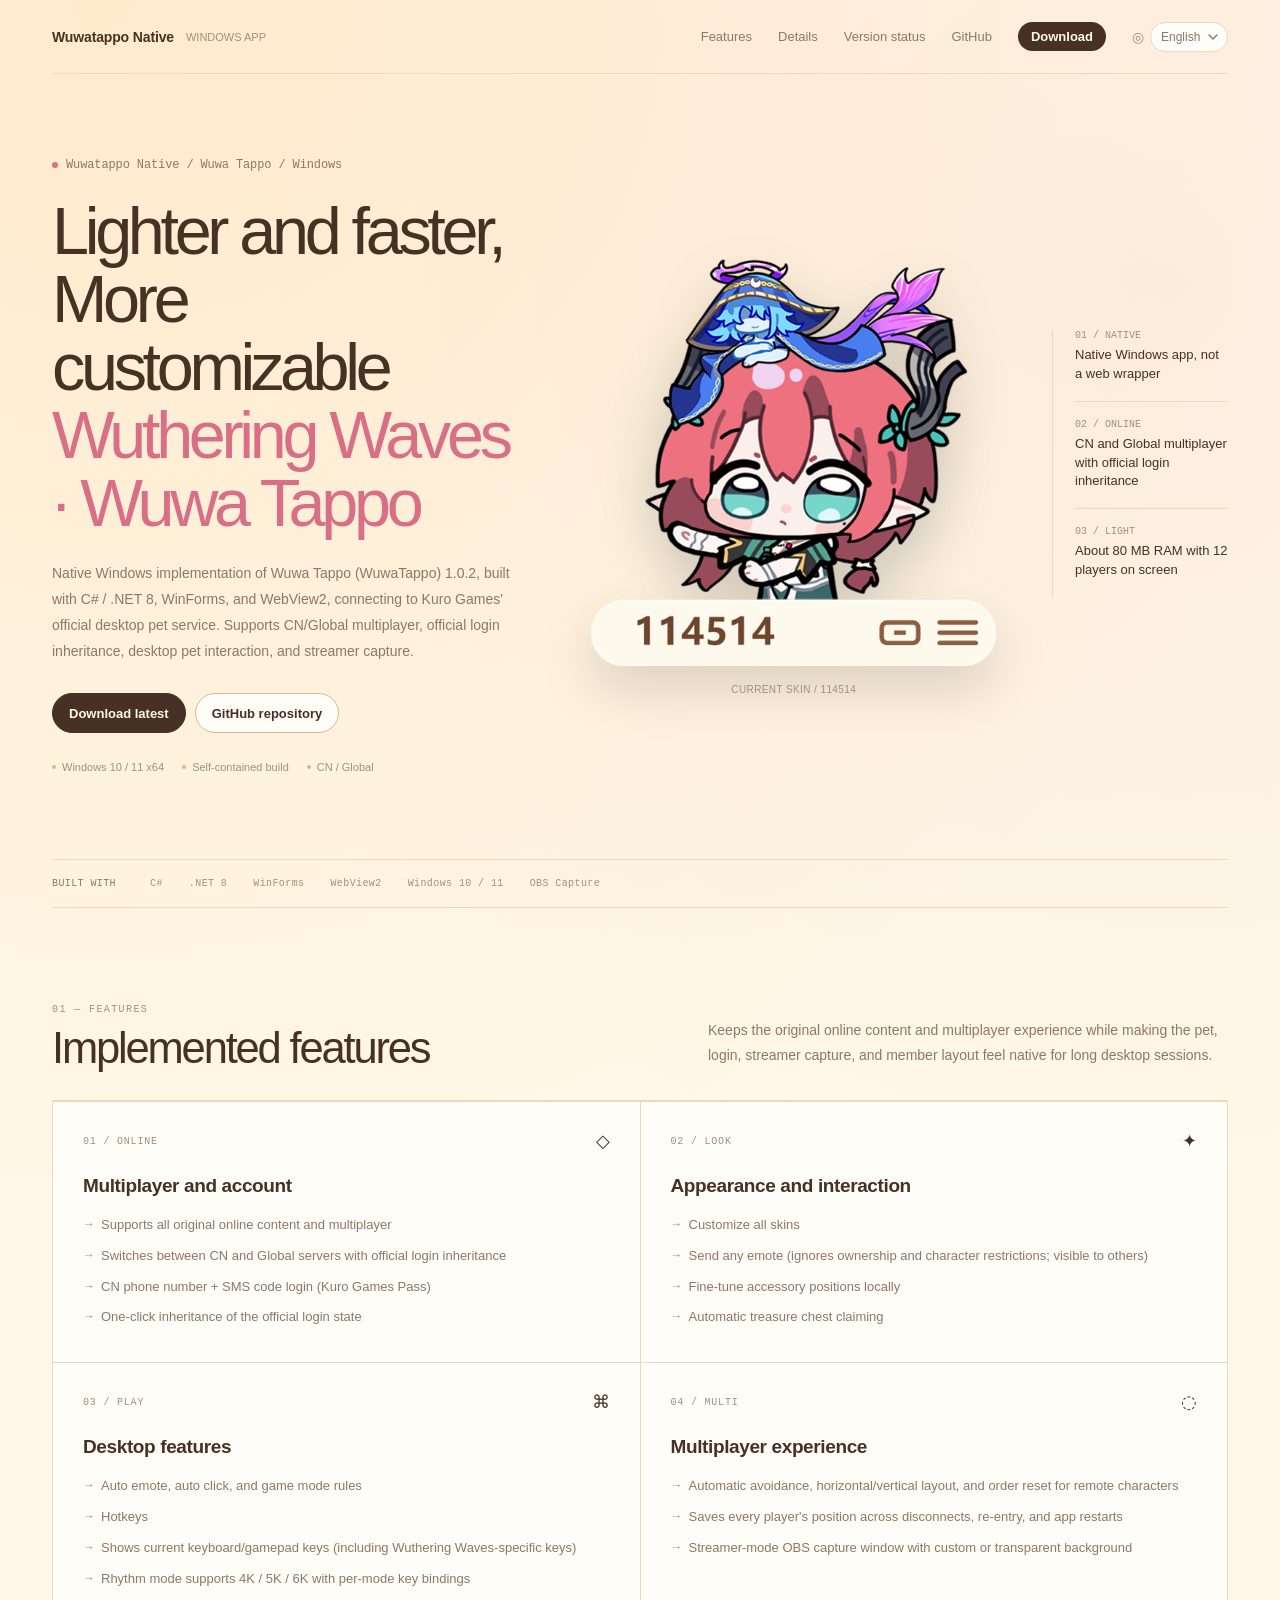
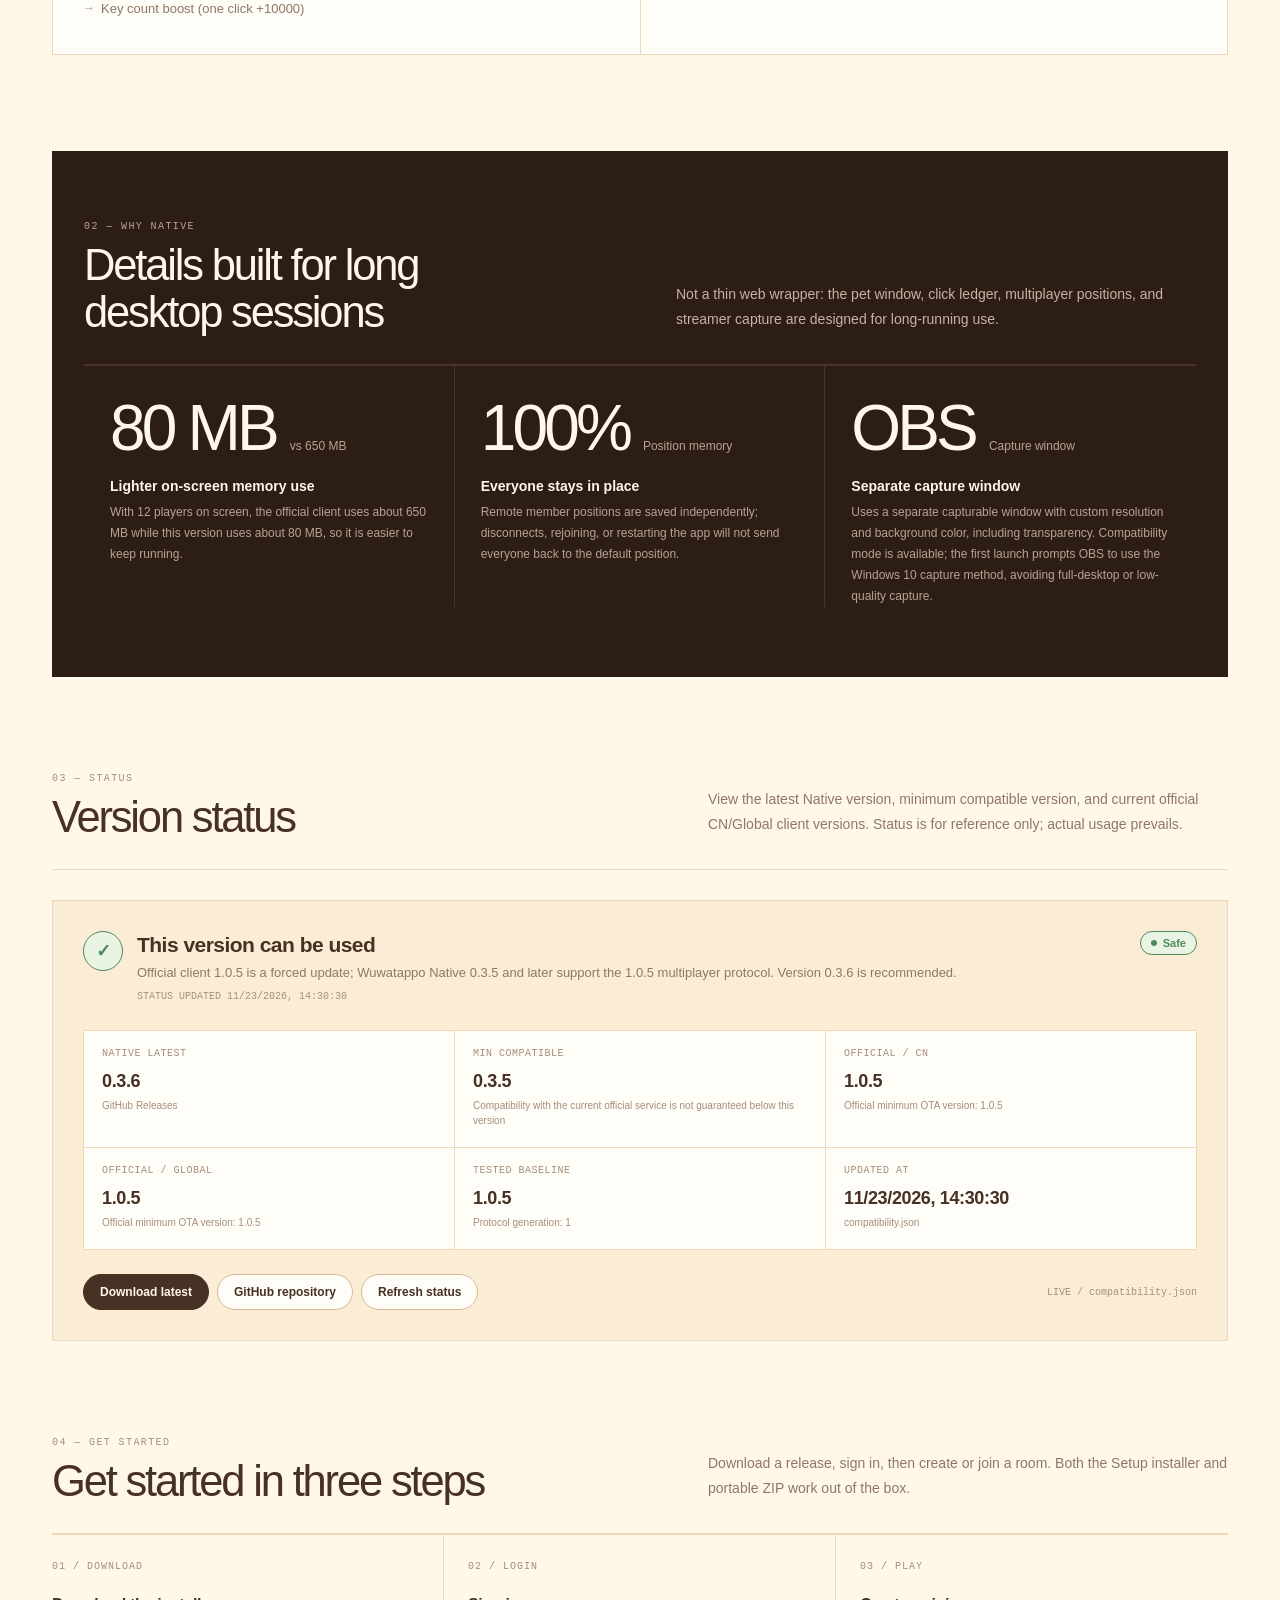
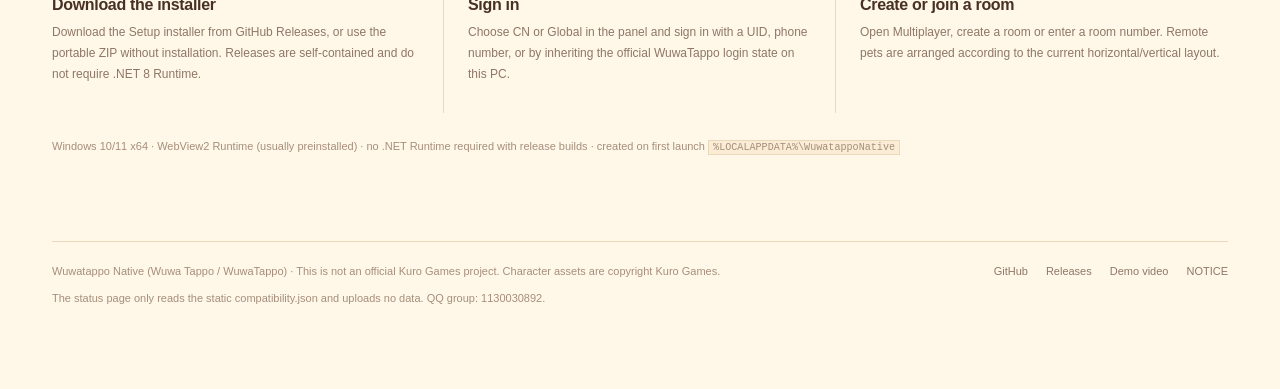
==== commit fb9d0707: "优化主页搜索关键词" ====
--- a/docs/index.html
+++ b/docs/index.html
@@ -3,12 +3,14 @@
 <head>
   <meta charset="utf-8" />
   <meta name="viewport" content="width=device-width, initial-scale=1" />
-  <meta name="description" content="Wuwatappo Native：WuwaTappo 的 Windows 原生实现，支持国服/国际服联机、官方登录继承、桌宠互动和 OBS 绿幕采集，提供中文 / English / 日本語 界面。" />
-  <meta name="keywords" content="WuwaTappo, Wuwatappo Native, 鸣潮桌宠, 鸣潮 WuwaTappo, 鸣潮辅助工具, 国际服桌宠, 国服桌宠, 鸣潮联机, Wuthering Waves desktop pet, Wuthering Waves companion, Wuthering Waves multiplayer, 鳴潮 デスクトップペット, 鳴潮 マルチプレイ, OBS 桌面采集, Windows 桌宠" />
+  <meta name="description" content="Wuwatappo Native（Wuwa Tappo / WuwaTappo）是 WuwaTappo 的 Windows 原生实现，支持国服/国际服联机、官方登录继承、桌宠互动和 OBS 绿幕采集，提供中文 / English / 日本語 界面。" />
+  <meta name="keywords" content="Wuwa Tappo, WuwaTappo, wuwa tappo, wuwatappo, Wuwa Tappo Native, Wuwatappo Native, wuwa tappo 桌宠, 鸣潮桌宠, 鸣潮 Wuwa Tappo, 鸣潮 WuwaTappo, 鸣潮辅助工具, 国际服桌宠, 国服桌宠, 鸣潮联机, Wuthering Waves desktop pet, Wuthering Waves companion, Wuthering Waves multiplayer, 鳴潮 デスクトップペット, 鳴潮 マルチプレイ, OBS 桌面采集, Windows 桌宠" />
+  <meta name="application-name" content="Wuwatappo Native (Wuwa Tappo)" />
   <meta name="robots" content="index,follow" />
   <meta property="og:type" content="website" />
-  <meta property="og:title" content="Wuwatappo Native · Windows 原生桌宠" />
-  <meta property="og:description" content="WuwaTappo 的 Windows 原生实现，支持国服/国际服联机、官方登录继承、桌宠互动和 OBS 采集。" />
+  <meta property="og:title" content="Wuwatappo Native (Wuwa Tappo) · Windows 原生桌宠" />
+  <meta property="og:description" content="Wuwatappo Native（Wuwa Tappo / WuwaTappo）的 Windows 原生实现，支持国服/国际服联机、官方登录继承、桌宠互动和 OBS 采集。" />
+  <meta property="og:site_name" content="Wuwatappo Native (Wuwa Tappo)" />
   <meta property="og:url" content="https://code.danieluu.top/WuwaTappoNative/" />
   <meta property="og:image" content="https://code.danieluu.top/WuwaTappoNative/assets/pet-hero-1.png" />
   <meta property="og:locale" content="zh_CN" />
@@ -22,17 +24,18 @@
   <link rel="alternate" hreflang="ja" href="https://code.danieluu.top/WuwaTappoNative/?lang=ja" />
   <link rel="alternate" hreflang="x-default" href="https://code.danieluu.top/WuwaTappoNative/" />
   <meta name="theme-color" content="#fff8e9" />
-  <title>Wuwatappo Native · Windows 原生桌宠</title>
+  <title>Wuwatappo Native (Wuwa Tappo) · Windows 原生桌宠</title>
   <script type="application/ld+json">
     {
       "@context": "https://schema.org",
       "@type": "SoftwareApplication",
       "name": "Wuwatappo Native",
-      "alternateName": "WuwaTappo Native",
+      "alternateName": ["WuwaTappo Native", "Wuwa Tappo", "Wuwa Tappo Native", "WuwaTappo"],
       "applicationCategory": "UtilitiesApplication",
       "operatingSystem": "Windows 10, Windows 11",
       "inLanguage": ["zh-CN", "en", "ja"],
-      "description": "WuwaTappo 的 Windows 原生实现，支持国服/国际服联机、官方登录继承、桌宠互动和 OBS 采集。",
+      "keywords": "Wuwa Tappo, WuwaTappo, Wuthering Waves desktop pet, 鸣潮桌宠, 鳴潮 デスクトップペット",
+      "description": "Wuwatappo Native（Wuwa Tappo / WuwaTappo）的 Windows 原生实现，支持国服/国际服联机、官方登录继承、桌宠互动和 OBS 采集。",
       "downloadUrl": "https://github.com/DanielToyama/WuwaTappoNative/releases/latest",
       "offers": { "@type": "Offer", "price": "0", "priceCurrency": "CNY" }
     }
@@ -378,14 +381,14 @@
     <main id="top">
       <section class="hero">
         <div class="hero-copy">
-          <div class="hero-kicker"><span class="dot"></span> Wuwatappo Native / Windows</div>
+          <div class="hero-kicker"><span class="dot"></span> Wuwatappo Native / Wuwa Tappo / Windows</div>
           <h1>
             <span class="line" data-i18n="hero.title1">更轻更快，</span>
             <span class="line" data-i18n="hero.title2">更多自定义的</span>
-            <span class="line accent" data-i18n="hero.title3">鸣潮 WuwaTappo</span>
+            <span class="line accent" data-i18n="hero.title3">鸣潮 Wuwa Tappo</span>
           </h1>
           <p class="hero-lead" data-i18n="hero.lead">
-            WuwaTappo 1.0.2 的 Windows 原生实现。使用 C# / .NET 8、WinForms 和 WebView2 编写，连接库洛官方桌宠服务。
+            Wuwa Tappo（WuwaTappo）1.0.2 的 Windows 原生实现。使用 C# / .NET 8、WinForms 和 WebView2 编写，连接库洛官方桌宠服务。
             支持国服与国际服联机、官方登录继承、桌宠互动和主播采集。
           </p>
           <div class="hero-actions">
@@ -606,7 +609,7 @@
 
     <footer>
       <div class="footer-row">
-        <span data-i18n="footer.disclaimer">Wuwatappo Native · 本项目不是库洛官方项目，角色素材版权归库洛游戏所有。</span>
+        <span data-i18n="footer.disclaimer">Wuwatappo Native（Wuwa Tappo / WuwaTappo） · 本项目不是库洛官方项目，角色素材版权归库洛游戏所有。</span>
         <span class="footer-spacer"></span>
         <a href="https://github.com/DanielToyama/WuwaTappoNative" target="_blank" rel="noreferrer">GitHub</a>
         <a href="https://github.com/DanielToyama/WuwaTappoNative/releases" target="_blank" rel="noreferrer">Releases</a>
